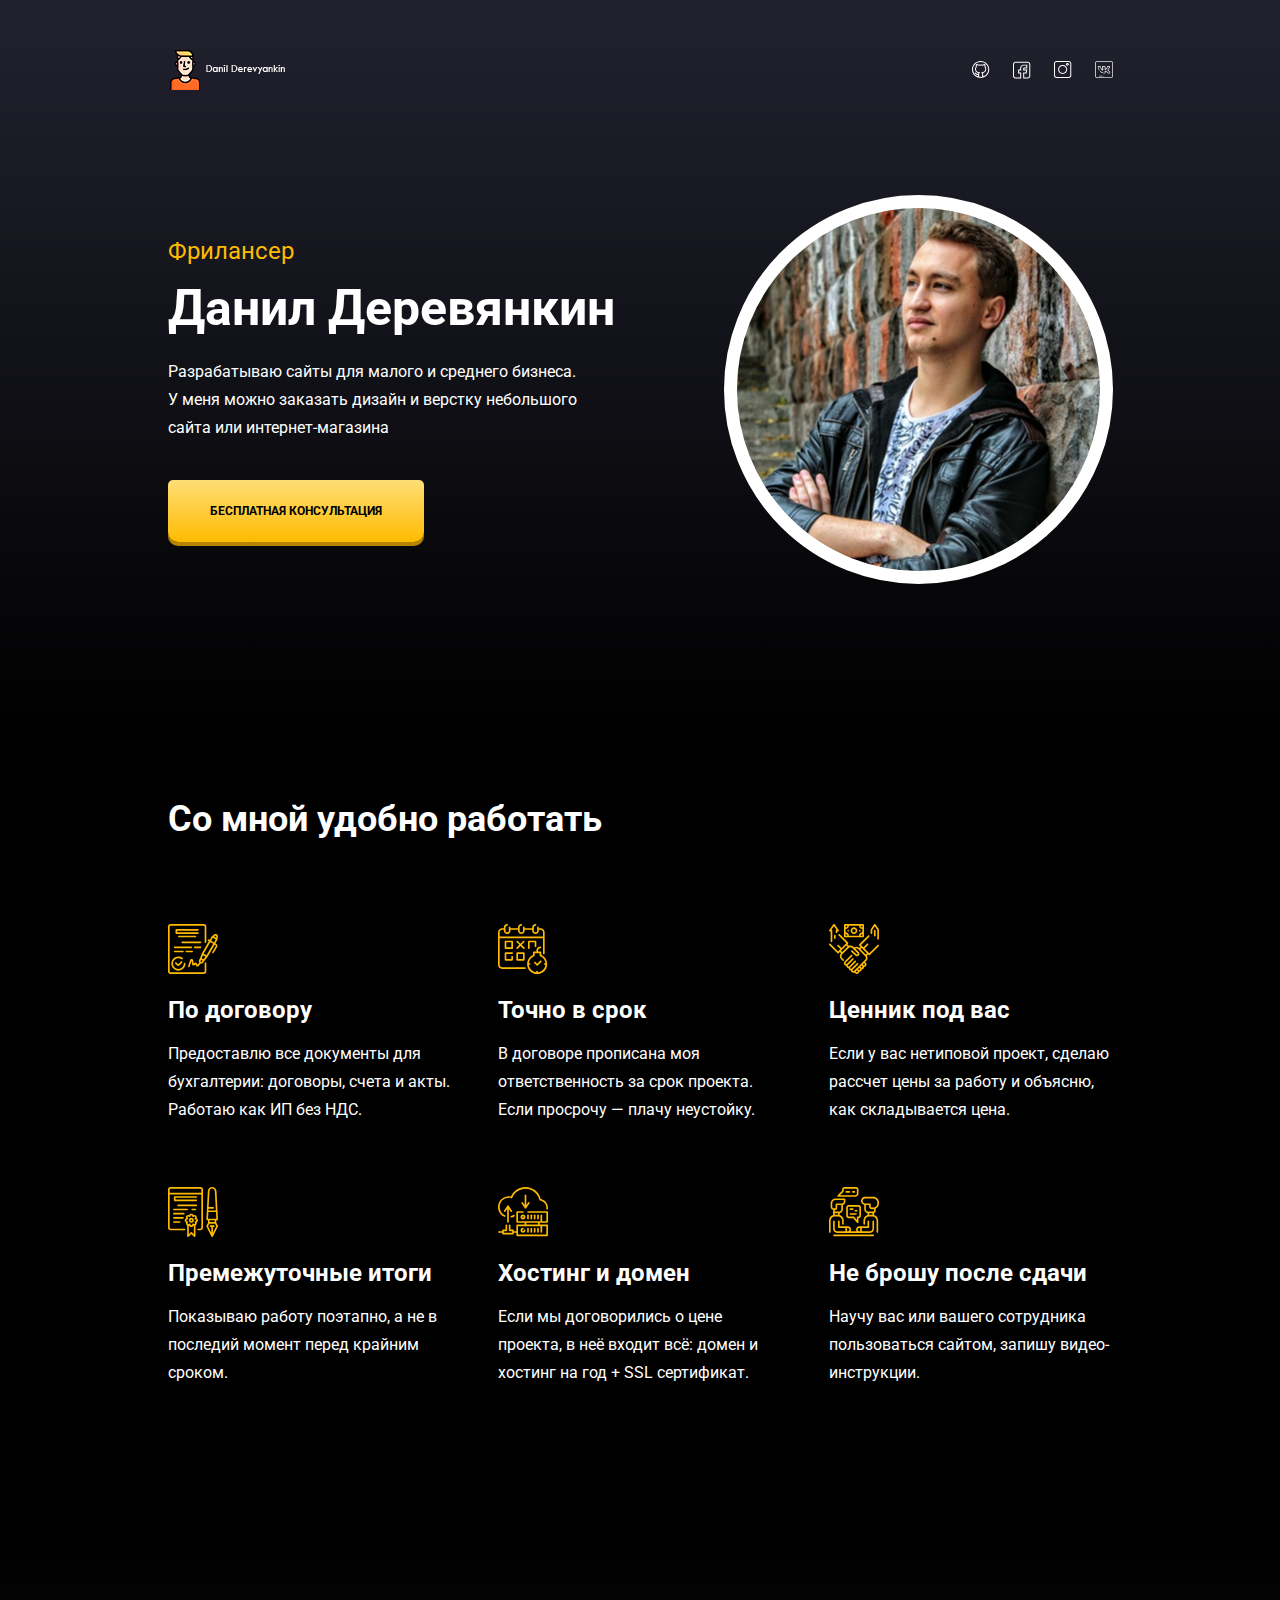
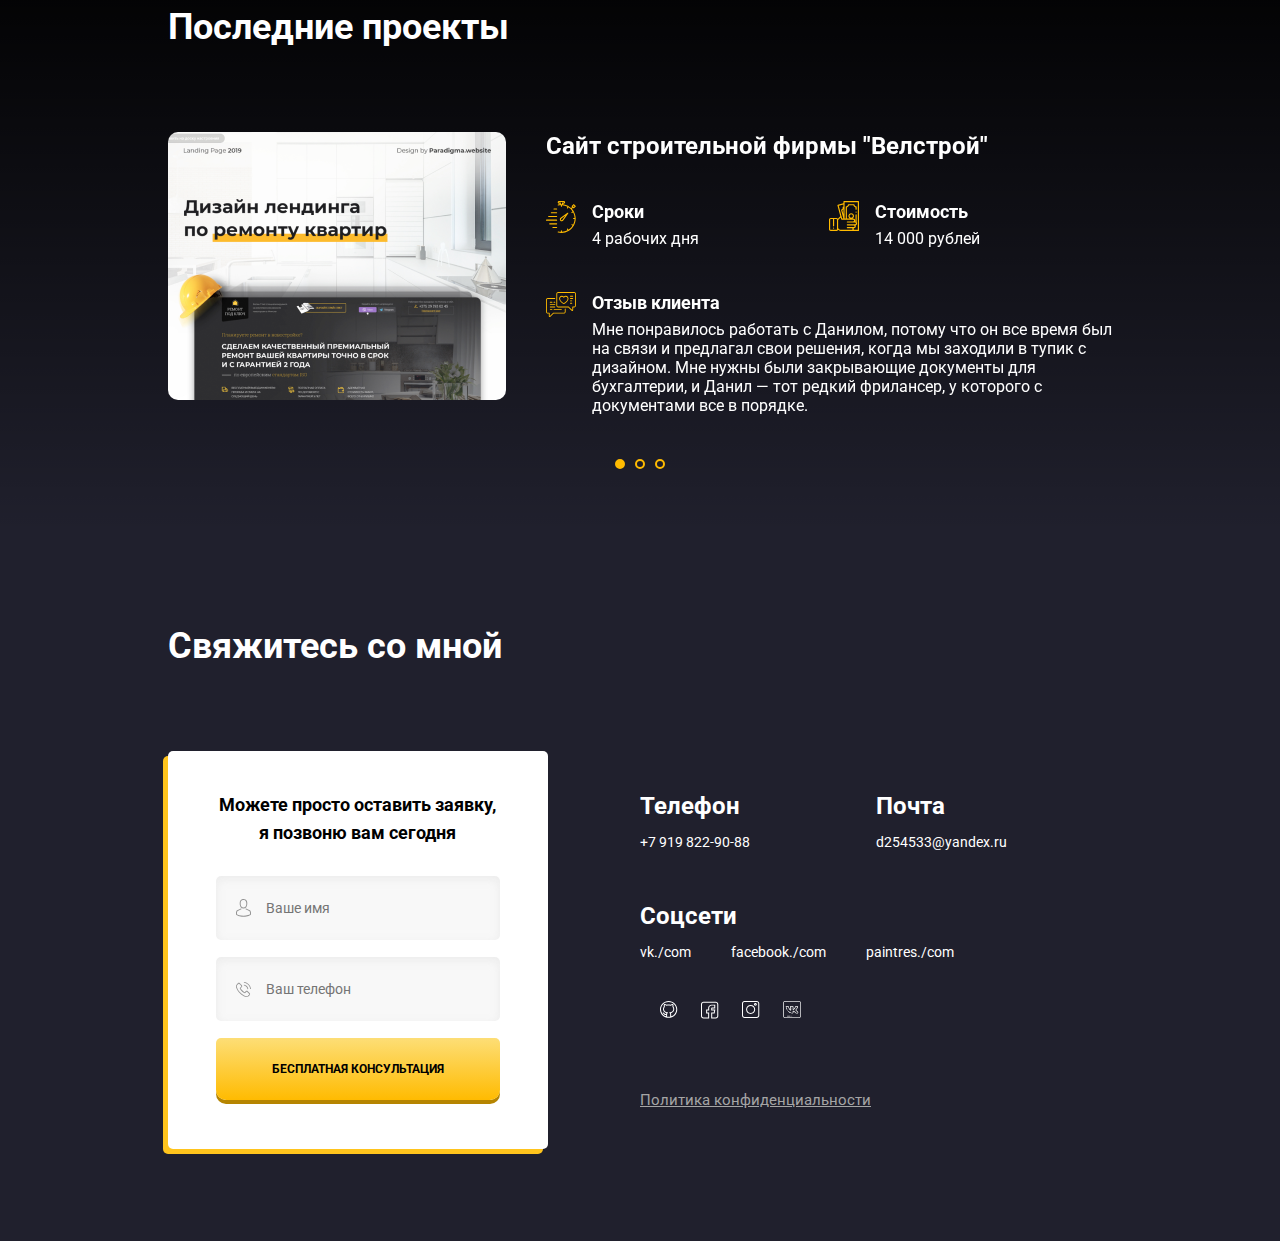
==== index.html @ a290bb40 "Add files via upload" ====
<!DOCTYPE html>
<html lang="en">

<head>
    <meta charset="UTF-8">
    <meta name="viewport" content="width=device-width, initial-scale=1.0">
    <meta http-equiv="X-UA-Compatible" content="ie=edge">
    <link href="https://fonts.googleapis.com/css?family=Roboto:400,700&display=swap&subset=cyrillic" rel="stylesheet">
    <link rel="stylesheet" href="css/animate.css">
    <link rel="stylesheet" href="css/swiper.min.css">
    <link rel="stylesheet" href="css/style.css">
    <title>Danil Derevynkin</title>
</head>

<body>
    <header class="hero">
        <div class="container">
            <div class="hero-header">
                <img src="imagen/logot.png" alt="" class="logo">
                <div class="social-links">
                    <a href="https://github.com/KeP1Cas" class="social-link"><img src="imagen/github.svg"
                            alt="GitHub"></a>
                    <a href="#" class="social-link"><img src="imagen/facebook.svg" alt=""></a>
                    <a href="#" class="social-link"><img src="imagen/instagram.svg" alt=""></a>
                    <a href="#" class="social-link"><img src="imagen/vk.png" class="vk" alt=""></a>
                </div>
            </div>
            <!-- /.hero-header -->

            <div class="hero-contant">
                <div class="hero-text">
                    <span class="hero-subtitle wow fadeInRight" data-wow-delay="0.2s">Фрилансер</span>
                    <h1 class="hero-title wow fadeInRight" data-wow-delay="0.4s">Данил Деревянкин</h1>
                    <p class="hero-description wow fadeInRight" data-wow-delay="0.6s">
                        Разрабатываю сайты для малого и среднего бизнеса.
                        У меня можно заказать дизайн и верстку небольшого
                        сайта или интернет-магазина
                    </p>
                    <button class="button hero-button wow fadeInRight" data-wow-delay="0.8s">Бесплатная
                        консультация</button>
                </div>
                <!-- /.hero-text -->
                <div class="hero-avatar wow fadeIn" data-wow-delay="1.5s">

                </div>
                <!-- /.hero-avatar -->
            </div>
            <!-- /.hero-container -->

        </div>
        <!--/container-->
    </header>

    <main>
        <section class="features section">
            <div class="container">
                <h2 class="section-title">Со мной удобно работать</h2>
                <div class="features-block">
                    <div class="features-item">
                        <img src="imagen/offer-img.svg" alt="По договору" class="features-img">
                        <h3 class="features-title">По договору</h3>
                        <p class="features-text">Предоставлю все документы для бухгалтерии:
                            договоры, счета и акты. Работаю как ИП без НДС.
                        </p>
                    </div>
                    <div class="features-item">
                        <img src="imagen/deadline-img.svg" alt="Точно в срок" class="features-img">
                        <h3 class="features-title">Точно в срок</h3>
                        <p class="features-text">В договоре прописана моя ответственность за срок проекта. Если просрочу
                            — плачу неустойку. </p>
                    </div>
                    <div class="features-item">
                        <img src="imagen/agreement-img.svg" alt="Ценник под вас" class="features-img">
                        <h3 class="features-title">Ценник под вас</h3>
                        <p class="features-text">Если у вас нетиповой проект, сделаю рассчет цены за работу и объясню,
                            как складывается цена.</p>
                    </div>
                    <div class="features-item">
                        <img src="imagen/steps-img.svg" alt="Премежуточные итоги" class="features-img">
                        <h3 class="features-title">Премежуточные итоги</h3>
                        <p class="features-text">Показываю работу поэтапно, а не в последий момент перед крайним сроком.
                        </p>
                    </div>
                    <div class="features-item">
                        <img src="imagen/storage-img.svg" alt="Хостинг и домен " class="features-img">
                        <h3 class="features-title">Хостинг и домен </h3>
                        <p class="features-text">Если мы договорились о цене проекта, в неё входит всё: домен и хостинг
                            на год + SSL сертификат.</p>
                    </div>
                    <div class="features-item">
                        <img src="imagen/conversation-img.svg" alt="Не брошу после сдачи" class="features-img">
                        <h3 class="features-title">Не брошу после сдачи</h3>
                        <p class="features-text">Научу вас или вашего сотрудника пользоваться сайтом, запишу
                            видео-инструкции.</p>
                    </div>
                </div>
                <!-- /.features-block -->
            </div>
            <!-- /.container -->
        </section>
        <!-- /.features -->

        <section class="section projects">
            <div class="container">
                <h2 class="section-title">Последние проекты</h2>

                <!-- Slider main container -->
                <div class="swiper-container project__slider">
                    <!-- Additional required wrapper -->
                    <div class="swiper-wrapper">
                        <!-- Slides -->
                        <div class="swiper-slide project__slide">
                            <img src="imagen/project-img.png" alt="" class="project__image">
                            <div class="project__text">
                                <h3 class="project__title">Сайт строительной фирмы "Велстрой"</h3>
                                <div class="project__time">
                                    <img src="imagen/time-icon.svg" alt="Срок" class="project__icon">
                                    <div class="project__discription">
                                        <h4 class="project__subtitle">Сроки</h4>
                                        <p class="project__p">4 рабочих дня</p>
                                    </div>
                                </div>
                                <!-- /.project__time -->
                                <div class="project__cost">
                                    <img src="imagen/cost-icon.svg" alt="Стоимость" class="project__icon">
                                    <div class="project__discription">
                                        <h4 class="project__subtitle">Стоимость</h4>
                                        <p class="project__p">14 000 рублей</p>
                                    </div>
                                </div>
                                <!-- /.project__cost -->
                                <div class="project__feedback">
                                    <img src="imagen/feedback-icon.svg" alt="Отзыв клиента" class="project__icon">
                                    <div class="project__discription">
                                        <h4 class="project__subtitle">Отзыв клиента</h4>
                                        <p class="project__p">
                                            Мне понравилось работать с Данилом, потому что он все время был на связи и
                                            предлагал свои решения,
                                            когда мы заходили в тупик с дизайном. Мне нужны были закрывающие документы
                                            для бухгалтерии,
                                            и Данил — тот редкий фрилансер, у которого с документами все в порядке.
                                        </p>
                                    </div>
                                </div>

                                <!-- /.project__feedback -->
                            </div>
                        </div>

                        <div class="swiper-slide project__slide">
                            <img src="imagen/med.png" alt="" class="project__image">
                            <div class="project__text">
                                <h3 class="project__title">Сайт для больници Дп</h3>
                                <div class="project__time">
                                    <img src="imagen/time-icon.svg" alt="Срок" class="project__icon">
                                    <div class="project__discription">
                                        <h4 class="project__subtitle">Сроки</h4>
                                        <p class="project__p">3 рабочих дня</p>
                                    </div>
                                </div>
                                <!-- /.project__time -->
                                <div class="project__cost">
                                    <img src="imagen/cost-icon.svg" alt="Стоимость" class="project__icon">
                                    <div class="project__discription">
                                        <h4 class="project__subtitle">Стоимость</h4>
                                        <p class="project__p">-</p>
                                    </div>
                                </div>
                                <!-- /.project__cost -->
                                <div class="project__feedback">
                                    <img src="imagen/feedback-icon.svg" alt="Отзыв клиента" class="project__icon">
                                    <div class="project__discription">
                                        <h4 class="project__subtitle">Практическая работа</h4>
                                        <p class="project__p">
                                            Моя практическая работа
                                        </p>
                                    </div>
                                </div>

                                <!-- /.project__feedback -->
                            </div>
                        </div>

                        <div class="swiper-slide project__slide">
                            <img src="imagen/fitness.png" alt="Fitness" class="project__image">
                            <div class="project__text">
                                <h3 class="project__title">Сайт фитнес клуба "Fitness"</h3>
                                <div class="project__time">
                                    <img src="imagen/time-icon.svg" alt="Срок" class="project__icon">
                                    <div class="project__discription">
                                        <h4 class="project__subtitle">Сроки</h4>
                                        <p class="project__p">5 рабочих дня</p>
                                    </div>
                                </div>
                                <!-- /.project__time -->
                                <div class="project__cost">
                                    <img src="imagen/cost-icon.svg" alt="Стоимость" class="project__icon">
                                    <div class="project__discription">
                                        <h4 class="project__subtitle">Стоимость</h4>
                                        <p class="project__p">15 000 рублей</p>
                                    </div>
                                </div>
                                <!-- /.project__cost -->
                                <div class="project__feedback">
                                    <img src="imagen/feedback-icon.svg" alt="Отзыв клиента" class="project__icon">
                                    <div class="project__discription">
                                        <h4 class="project__subtitle">Отзыв клиента</h4>
                                        <p class="project__p">
                                            Мне понравилось работать с Данилом, потому что он все время был на связи и
                                            предлагал свои решения,
                                            когда мы заходили в тупик с дизайном. Мне нужны были закрывающие документы
                                            для бухгалтерии,
                                            и Данил — тот редкий фрилансер, у которого с документами все в порядке.
                                        </p>
                                    </div>
                                </div>

                                <!-- /.project__feedback -->
                            </div>
                        </div>

                    </div>
                    <!-- If we need pagination -->
                    <div class="project-pagination"></div>

                </div>

            </div>
            <!-- /.container -->
        </section>

    </main>

    <footer class="section">
        <div class="container">
            <h2 class="section-title">Свяжитесь со мной</h2>
            <div class="contacts-block">
                <form action="#" class="contacts-form">
                    <h4 class="form-title">Можете просто оставить заявку, я позвоню вам сегодня</h4>
                    <input type="text" class="input input-name" placeholder="Ваше имя">
                    <input type="text" class="input input-phone" placeholder="Ваш телефон">
                    <button class="button form-btn">Бесплатная консультация</button>
                </form>

                <div class="contacts-text">
                    <div class="contacts-data">
                        <div class="contacts-phone">
                            <h4 class="contacts-title">Телефон</h4>
                            <a href="#" class="contacts-link">+7 919 822-90-88</a>
                        </div>
                        <!-- /.contacts-phone -->
                        <div class="contacts-mail">
                            <h4 class="contacts-title">Почта</h4>
                            <a href="#" class="contacts-link">d254533@yandex.ru</a>
                        </div>
                        <!-- /.contacts-mail -->
                        <div class="contacts-social">
                            <h4 class="contacts-title">Соцсети</h4>
                            <a href="#" class="contacts-link">vk./com</a>
                            <a href="#" class="contacts-link">facebook./com</a>
                            <a href="#" class="contacts-link">paintres./com</a>
                        </div>
                        <!-- /.contacts-social -->
                    </div>
                    <div class="social-links">
                        <a href="https://github.com/KeP1Cas" class="social-link"><img src="imagen/github.svg"
                                alt="GitHub"></a>
                        <a href="#" class="social-link"><img src="imagen/facebook.svg" alt=""></a>
                        <a href="#" class="social-link"><img src="imagen/instagram.svg" alt=""></a>
                        <a href="#" class="social-link"><img src="imagen/vk.png" class="vk" alt=""></a>
                    </div>
                    <a href="#" class="contacts-policy">Политика конфиденциальности</a>
                </div>
            </div>
            <!-- /.contacts-block -->
        </div>
    </footer>
    <script src="js/wow.min.js"></script>
    <script src="js/swiper.min.js"></script>
    <script src="js/main.js"></script>
</body>

</html>
---- css/style.css ----
/*Обнуление*/
*{
	padding: 0;
	margin: 0;
	border: 0;
}
*,*:before,*:after{
	-moz-box-sizing: border-box;
	-webkit-box-sizing: border-box;
	box-sizing: border-box;
}
:focus,:active{outline: none;}
a:focus,a:active{outline: none;}

nav,footer,header,aside{display: block;}

html,body{
	height: 100%;
	width: 100%;
	font-size: 100%;
	line-height: 1;
	font-size: 14px;
	-ms-text-size-adjust: 100%;
	-moz-text-size-adjust: 100%;
	-webkit-text-size-adjust: 100%;
}
input,button,textarea{font-family:inherit;}

input::-ms-clear{display: none;}
button{cursor: pointer;}
button::-moz-focus-inner {padding:0;border:0;}
a, a:visited{text-decoration: none;}
a:hover{text-decoration: none;}
ul li{list-style: none;}
img{vertical-align: top;}

h1,h2,h3,h4,h5,h6{font-size:inherit;font-weight: 400;}
/*--------------------*/

body {
    background-color: #20202D;
    color: #ffffff;
    font-family: 'Roboto', sans-serif;
}

.container {
    width: 90%;
    max-width: 945px;
    margin: auto;
}

.section {
    padding-top: 64px;
    padding-bottom: 92px;
}

.section-title {
    font-weight: bold;
    font-size: 36px;
    line-height: 42px;

    color: #FFFFFF;
    margin-bottom: 84px;
}

.hero {
    padding-top: 50px;
    background: linear-gradient(0deg, #000000 0.01%, rgba(0, 0, 0, 0) 95.44%);
    padding-bottom: 150px;
}

.hero-header {
    display: flex;
    justify-content: space-between;
    align-items: center;
    margin-bottom: 105px;
}

.social-link {
    margin-left: 20px;
}



.vk {
    width: 18px;
    height: 17px;
    
}

.hero-contant {
    display: flex;
    justify-content: space-between;
    align-items: center;
}

.hero-subtitle {
    display: inline-block;
    font-size: 24px;
    line-height: 28px;
    color: #ffbb01;
    margin-bottom: 14px;
}

.hero-title {
    font-weight: bold;
    font-size: 50px;
    line-height: 59px;
    margin-bottom: 20px;
}

.hero-description {
    font-size: 16px;
    line-height: 28px;
    max-width: 420px;
    margin-bottom: 38px;
}

.button {
    background: linear-gradient(180deg, #FDDE76 0%, #FFBB01 100%);
    box-shadow: 0px 4px 0px #B68500;
    border: none;
    border-radius: 5px 5px 10px 10px;
    padding: 24px 42px;
    font-size: 12px;
    line-height: 14px;
    text-transform: uppercase;
    font-weight: bold;
}

.hero-avatar {
    width: 389px;
    height: 389px;
    background-color: #fff;
    border-radius: 50%;
    background-image: url('../imagen/porfolio.jpg');
    background-repeat: no-repeat;
    background-position: center 25%;
    border: 13px solid #ffffff;
    

}

/* Features */

.features {
    background-color: black;
}

.features-block {
    display: flex;
    flex-wrap: wrap;
    justify-content: space-between;
}

.features-item {
    flex-basis: 30%;
    margin-bottom: 63px;
}

.features-img {
    display: block;
    margin-bottom: 22px;
}

.features-title {
    font-weight: bold;
    font-size: 24px;
    line-height: 28px;
    margin-bottom: 16px;
}

.features-text {
    font-weight: normal;
    font-size: 16px;
    line-height: 28px;
}

/* Project */

.projects{
    background: linear-gradient(180deg, #000000 0%, rgba(0, 0, 0, 0) 95.44%);
}

.project__slide{
    display: flex;
    align-items: flex-start;
    justify-content: space-between;
}

.project__text{
    flex-basis: 60%;
    display: flex;
    flex-wrap: wrap;
}

.project__image {
    border-radius: 10px;
}

.project__title{
    flex-basis: 100%;
    font-weight: bold;
    font-size: 24px;
    line-height: 28px;
    margin-bottom: 41px;
}

.project__time, .project__cost{
    flex-basis: 50%;
    margin-bottom: 44px;
}

.project__time, .project__cost, .project__feedback {
    display: flex;
    align-items: flex-start;
}

.project__icon{
    margin-right: 16px;
}

.project__subtitle{
    margin-bottom: 7px;
    font-weight: bold;
    font-size: 18px;
    line-height: 21px;
}

.project__p{
    font-size: 16px;
    line-height: 19px;
}

.project-pagination {
    display: flex;
    align-items: center;
    justify-content: center;
    margin-top: 44px;
}

.project-bullet {
    width: 10px;
    height: 10px;
    border: 2px solid #ffbb01;
    border-radius: 50%;
    display: inline-block;
    margin-left: 5px;
    margin-right: 5px;
}

.project-bullet-active {
    background-color: #ffbb01;
}


/* Contacts */

.contacts-form {
    background: #FFFFFF;
    box-shadow: -5px 5px 0px #FFC41D;
    border-radius: 5px;
    max-width: 380px;
    padding: 40px 48px 49px 48px;
}

.contacts-block {
    display: flex;
    align-items: center;
    justify-content: space-between;
}

.form-title {
    color: black;
    font-weight: bold;
    font-size: 18px;
    line-height: 28px;
    text-align: center;
    margin-bottom: 29px;
}

.input {
    background: #F8F8F8;
    box-shadow: inset 0px 3px 10px rgba(199, 199, 199, 0.25);
    border-radius: 5px;
    padding: 18px 20px;
    padding-left: 50px;
    width: 100%;
    font-size: 14px;
    line-height: 28px;
}

.input-name {
    margin-bottom: 17px;
    background-image: url('../imagen/user-icon.svg');
    background-repeat: no-repeat;
    background-position: center left 20px;
}

.input-phone {
    margin-bottom: 17px;
    background-image: url('../imagen/phone-icon.svg');
    background-repeat: no-repeat;
    background-position: center left 20px;
}

.form-btn {
    width: 100%;
}

.contacts-data {
    display: flex;
    flex-wrap: wrap;
    margin-bottom: 42px;
}

.contacts-phone, .contacts-mail {
    flex-basis: 50%;
    margin-bottom: 53px;
}

.contacts-social {
    flex-basis: 100%;
}

.contacts-text {
    flex-basis: 50%;
}

.contacts-title {
    font-weight: bold;
    font-size: 24px;
    line-height: 28px;
    margin-bottom: 15px;
}

.contacts-link {
    text-decoration: none;
    color: inherit;
    margin-right: 37px;
}

.contacts-link:hover {
    text-decoration: underline;
}

.contacts-policy {
    display: inline-block;
    font-size: 15px;
    line-height: 18px;
    text-decoration-line: underline;
    color: #A5A5A5;
    margin-top: 72px;
}


/* adptive */

@media (max-width: 1100px) {
    .hero-avatar {
        width: 300px;
        height: 300px;
        border-width: 10px;
    }
}

@media (max-width: 836px) {
    .hero-contant {
        flex-direction: column-reverse;
        
    }
    .hero-avatar {
        width: 300px;
        height: 300px;
        border-width: 10px;
        margin-bottom: 17px;
    }

    .hero-text {
        text-align: center;
    }

    .features-item {
        flex-basis: 45%;
    }
    .project__slide{
        flex-direction: column;
    }
    .project__image{
        margin-bottom: 46px;
    }
    .contacts-block {
        flex-direction: column;
        align-items: flex-start;
    }
    .contacts-form {
        margin-bottom: 58px;
    }
}

@media (max-width: 564px) {
    .hero-subtitle {
        font-size: 16px;
        line-height: 27px;
        margin-bottom: 5px;
    }
    .hero-avatar {
        width: 113px;
        height: 113px;
        border-width: 5px;
        background-size: cover;
        
    }
    .hero-header {
        margin-bottom: 38px;
    }
    .social-link {
        margin-left: 5px;
    }
    .hero-title {
        font-size: 24px;
        line-height: 28px;
    }
    .hero-description {
        font-size: 14px;
        line-height: 140%;
    }

    .hero {
        padding-bottom: 75px;
    }
    .section {
        padding: 60px 0;
        
    }
    .section-title {
        font-size: 19px;
        line-height: 22px;
        margin-bottom: 60px;
    }
    .features-item {
        flex-basis: 100%;
        margin-bottom: 30px;
    }
    .features-title {
        font-size: 18px;
        line-height: 28px;
    }
    .features-text {
        font-size: 14px;
        line-height: 28px;
    }
    .project__title {
        font-size: 18px;
        line-height: 150%;
    }
    .project__time, .project__cost, .project__feedback {
        flex-basis: 100%;
        margin-bottom: 30px;
    }
    .project__p {
        font-size: 14px;
    }
    .project__image {
        border-radius: 0;
    }

    .contacts-form {
        padding: 40px 19px;
    }
    .form-title {
        font-size: 15px;
        line-height: 140%;
    }
    .form-btn {
        font-size: 10px;
    }
    .contacts-phone, .contacts-mail {
        flex-basis: 100%;
        margin-bottom: 30px;
    }
    .contacts-title {
        font-size: 18px;
        line-height: 21px;
    }
    .contacts-link {
        font-size: 14px;
        line-height: 16px;
        display: block;
        margin-bottom: 13px;
    }
}
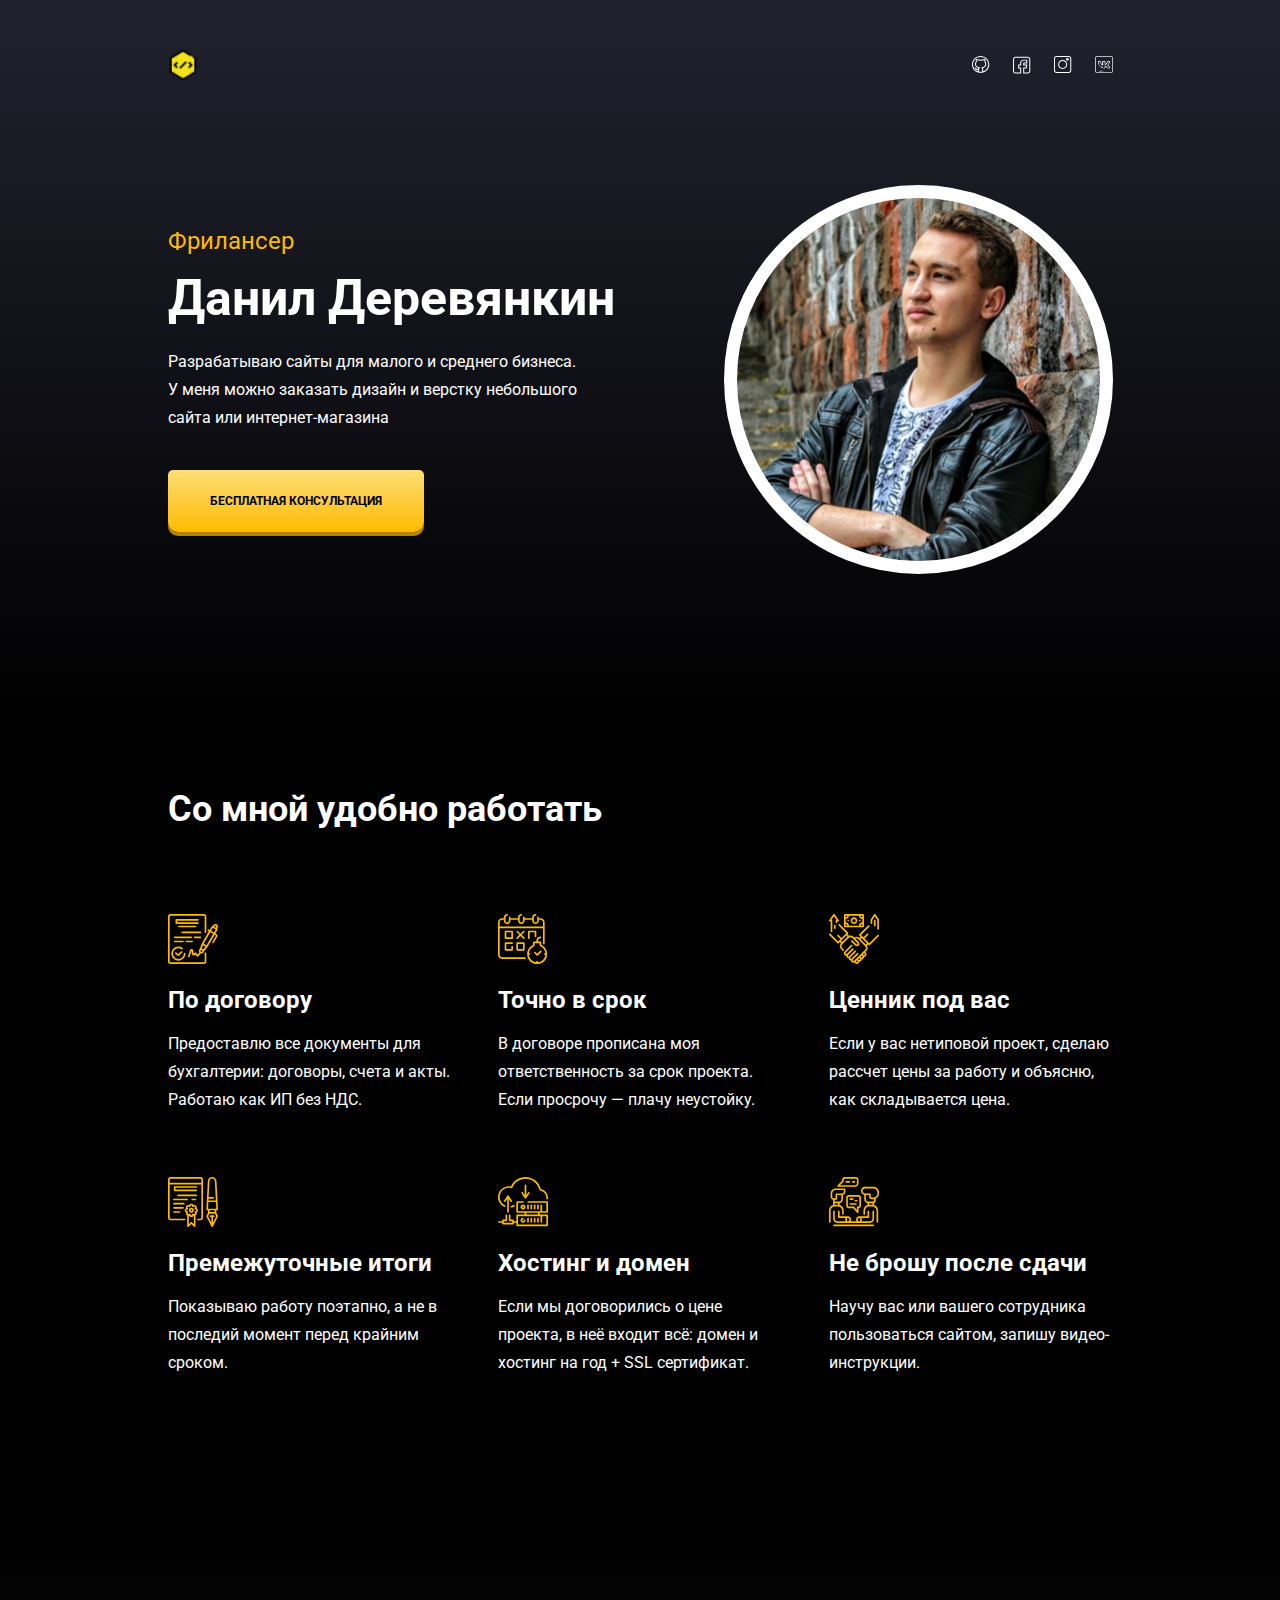
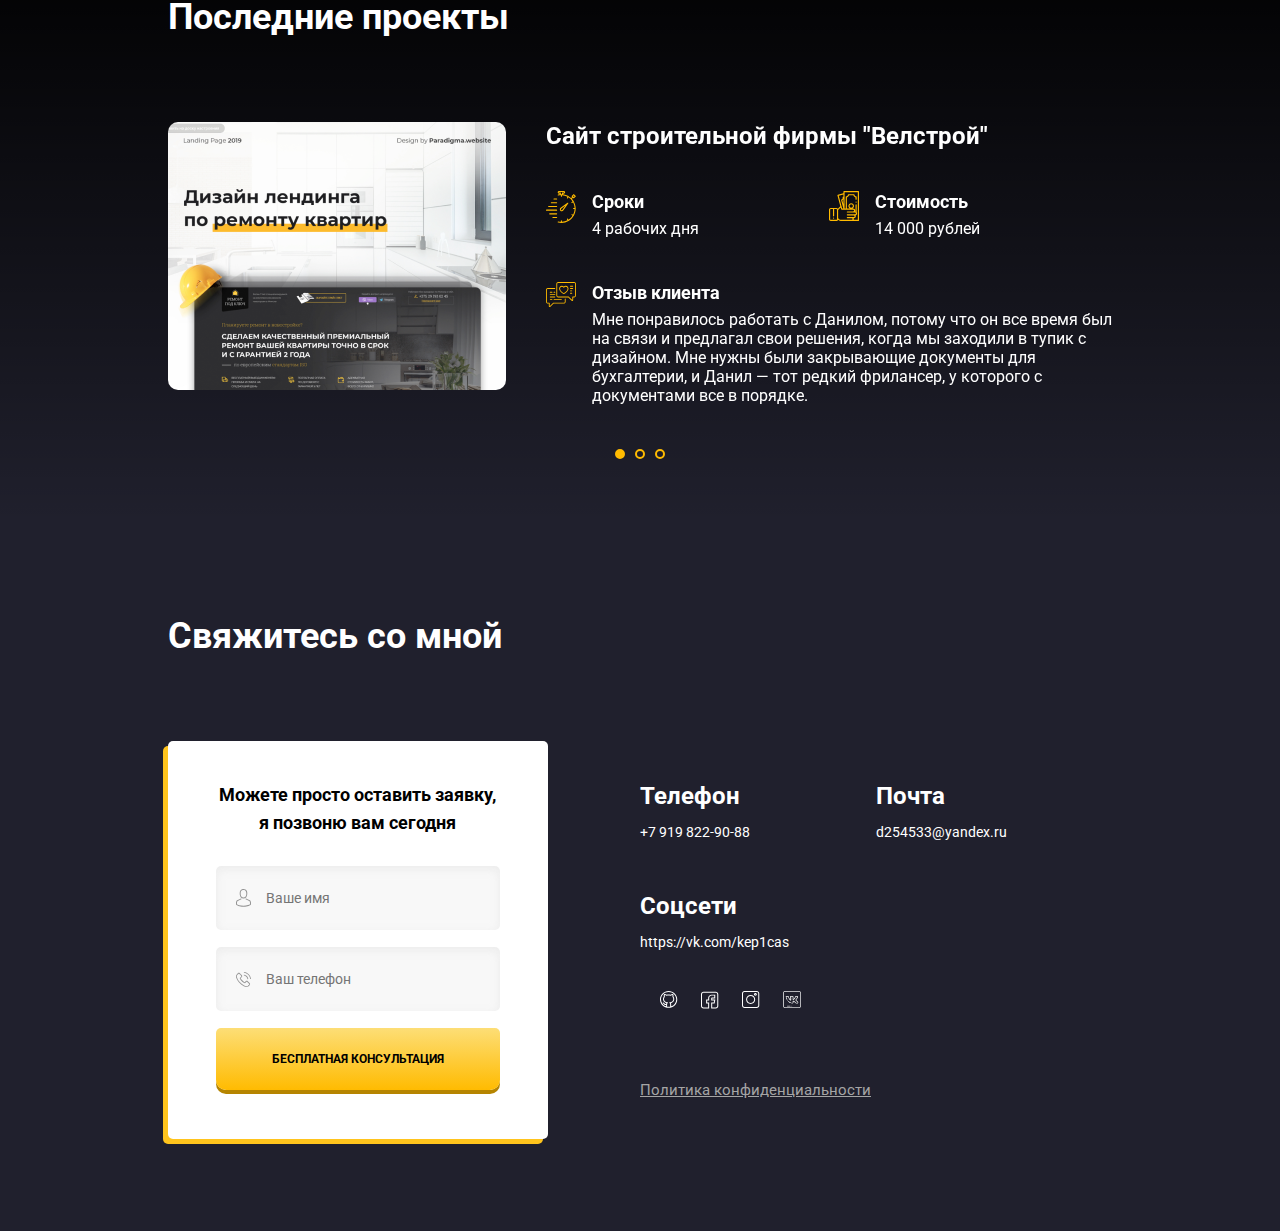
==== commit d5dea58e: "Add files via upload" ====
--- a/index.html
+++ b/index.html
@@ -5,6 +5,7 @@
     <meta charset="UTF-8">
     <meta name="viewport" content="width=device-width, initial-scale=1.0">
     <meta http-equiv="X-UA-Compatible" content="ie=edge">
+    <link rel="shortcut icon" href="imagen/icon/blog.ico" type="image/x-icon">
     <link href="https://fonts.googleapis.com/css?family=Roboto:400,700&display=swap&subset=cyrillic" rel="stylesheet">
     <link rel="stylesheet" href="css/animate.css">
     <link rel="stylesheet" href="css/swiper.min.css">
@@ -16,13 +17,14 @@
     <header class="hero">
         <div class="container">
             <div class="hero-header">
-                <img src="imagen/logot.png" alt="" class="logo">
+                <img src="imagen/icon/web.png" alt="" class="logo">
+                <!-- <p class="logoD">Danil Derevyankin</p> -->
                 <div class="social-links">
-                    <a href="https://github.com/KeP1Cas" class="social-link"><img src="imagen/github.svg"
+                    <a href="https://github.com/KeP1Cas" class="social-link" target="_blank"><img src="imagen/github.svg"
                             alt="GitHub"></a>
-                    <a href="#" class="social-link"><img src="imagen/facebook.svg" alt=""></a>
-                    <a href="#" class="social-link"><img src="imagen/instagram.svg" alt=""></a>
-                    <a href="#" class="social-link"><img src="imagen/vk.png" class="vk" alt=""></a>
+                    <a href="#" class="social-link" target="_blank"><img src="imagen/facebook.svg" alt=""></a>
+                    <a href="#" class="social-link" target="_blank"><img src="imagen/instagram.svg" alt=""></a>
+                    <a href="https://vk.com/kep1cas" class="social-link" target="_blank"><img src="imagen/vk.png" class="vk" alt=""></a>
                 </div>
             </div>
             <!-- /.hero-header -->
@@ -36,8 +38,8 @@
                         У меня можно заказать дизайн и верстку небольшого
                         сайта или интернет-магазина
                     </p>
-                    <button class="button hero-button wow fadeInRight" data-wow-delay="0.8s">Бесплатная
-                        консультация</button>
+                    <a href="https://vk.com/im?sel=141581890" target="_blank"><button class="button hero-button wow fadeInRight" data-wow-delay="0.8s">Бесплатная
+                        консультация</button></a>
                 </div>
                 <!-- /.hero-text -->
                 <div class="hero-avatar wow fadeIn" data-wow-delay="1.5s">
@@ -237,8 +239,8 @@
             <div class="contacts-block">
                 <form action="#" class="contacts-form">
                     <h4 class="form-title">Можете просто оставить заявку, я позвоню вам сегодня</h4>
-                    <input type="text" class="input input-name" placeholder="Ваше имя">
-                    <input type="text" class="input input-phone" placeholder="Ваш телефон">
+                    <input type="text" class="input input-name" id="lnk" placeholder="Ваше имя">
+                    <input type="text" class="input input-phone" id="lnk" placeholder="Ваш телефон">
                     <button class="button form-btn">Бесплатная консультация</button>
                 </form>
 
@@ -256,9 +258,9 @@
                         <!-- /.contacts-mail -->
                         <div class="contacts-social">
                             <h4 class="contacts-title">Соцсети</h4>
-                            <a href="#" class="contacts-link">vk./com</a>
-                            <a href="#" class="contacts-link">facebook./com</a>
-                            <a href="#" class="contacts-link">paintres./com</a>
+                            <a href="#" class="contacts-link">https://vk.com/kep1cas</a>
+<!--                             <a href="#" class="contacts-link">facebook./com</a>
+                            <a href="#" class="contacts-link">paintres./com</a> -->
                         </div>
                         <!-- /.contacts-social -->
                     </div>
--- a/css/style.css
+++ b/css/style.css
@@ -48,6 +48,11 @@
     width: 90%;
     max-width: 945px;
     margin: auto;
+}
+
+.logo {
+    width: 30px;
+
 }
 
 .section {
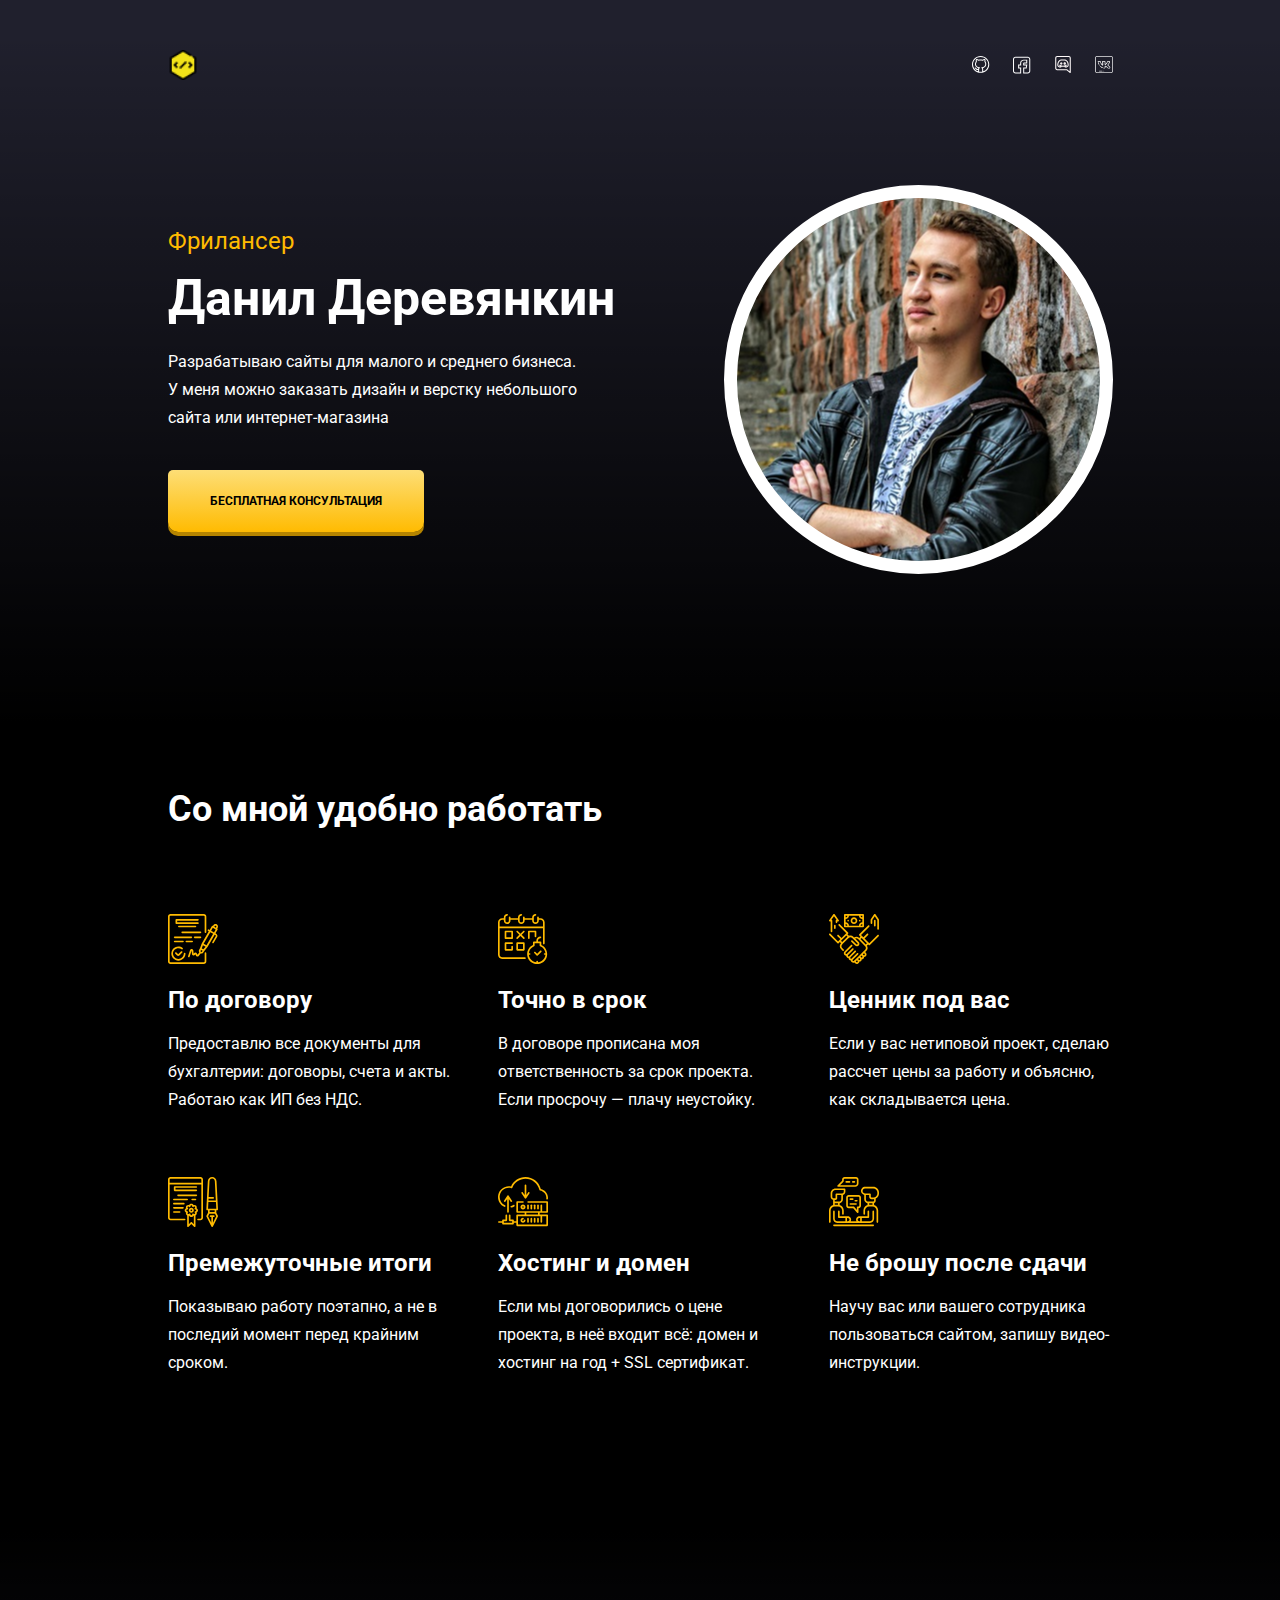
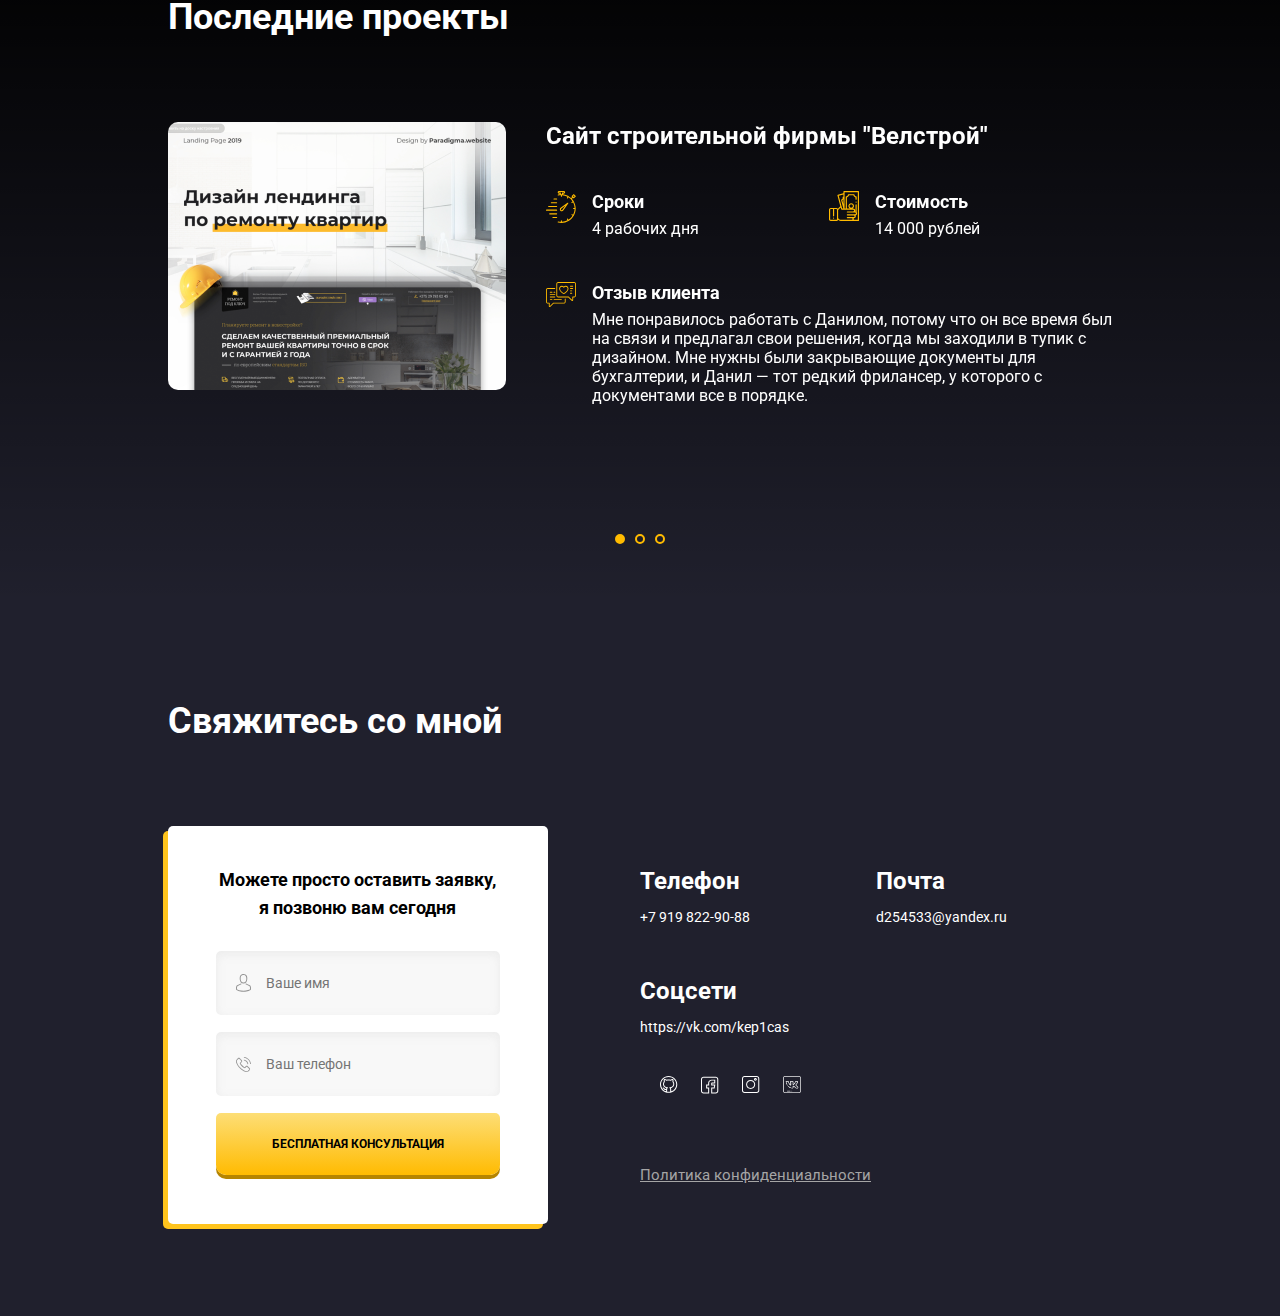
==== commit 437f4086: "Add files via upload" ====
--- a/index.html
+++ b/index.html
@@ -23,7 +23,7 @@
                     <a href="https://github.com/KeP1Cas" class="social-link" target="_blank"><img src="imagen/github.svg"
                             alt="GitHub"></a>
                     <a href="#" class="social-link" target="_blank"><img src="imagen/facebook.svg" alt=""></a>
-                    <a href="#" class="social-link" target="_blank"><img src="imagen/instagram.svg" alt=""></a>
+                    <a href="https://discord.gg/CCVxRH" class="social-link" target="_blank"><img src="imagen/discord.svg" class="discord" alt=""></a>
                     <a href="https://vk.com/kep1cas" class="social-link" target="_blank"><img src="imagen/vk.png" class="vk" alt=""></a>
                 </div>
             </div>
@@ -184,14 +184,14 @@
                         </div>
 
                         <div class="swiper-slide project__slide">
-                            <img src="imagen/fitness.png" alt="Fitness" class="project__image">
+                            <a href="pizza.html" target="_blank"><img src="imagen/pizza.png" alt="Fitness" class="project__image"></a>
                             <div class="project__text">
-                                <h3 class="project__title">Сайт фитнес клуба "Fitness"</h3>
+                                <h3 class="project__title">Сайт пиццирии "Pizza"</h3>
                                 <div class="project__time">
                                     <img src="imagen/time-icon.svg" alt="Срок" class="project__icon">
                                     <div class="project__discription">
                                         <h4 class="project__subtitle">Сроки</h4>
-                                        <p class="project__p">5 рабочих дня</p>
+                                        <p class="project__p">1 рабочий день</p>
                                     </div>
                                 </div>
                                 <!-- /.project__time -->
@@ -199,20 +199,16 @@
                                     <img src="imagen/cost-icon.svg" alt="Стоимость" class="project__icon">
                                     <div class="project__discription">
                                         <h4 class="project__subtitle">Стоимость</h4>
-                                        <p class="project__p">15 000 рублей</p>
+                                        <p class="project__p">-</p>
                                     </div>
                                 </div>
                                 <!-- /.project__cost -->
                                 <div class="project__feedback">
                                     <img src="imagen/feedback-icon.svg" alt="Отзыв клиента" class="project__icon">
                                     <div class="project__discription">
-                                        <h4 class="project__subtitle">Отзыв клиента</h4>
+                                        <h4 class="project__subtitle">Практическая работа</h4>
                                         <p class="project__p">
-                                            Мне понравилось работать с Данилом, потому что он все время был на связи и
-                                            предлагал свои решения,
-                                            когда мы заходили в тупик с дизайном. Мне нужны были закрывающие документы
-                                            для бухгалтерии,
-                                            и Данил — тот редкий фрилансер, у которого с документами все в порядке.
+                                           Первая верстка макета!
                                         </p>
                                     </div>
                                 </div>
--- a/css/style.css
+++ b/css/style.css
@@ -87,7 +87,11 @@
 }
 
 
-
+.discord{
+    
+    width: 18px;
+    height: 17px;
+}
 .vk {
     width: 18px;
     height: 17px;
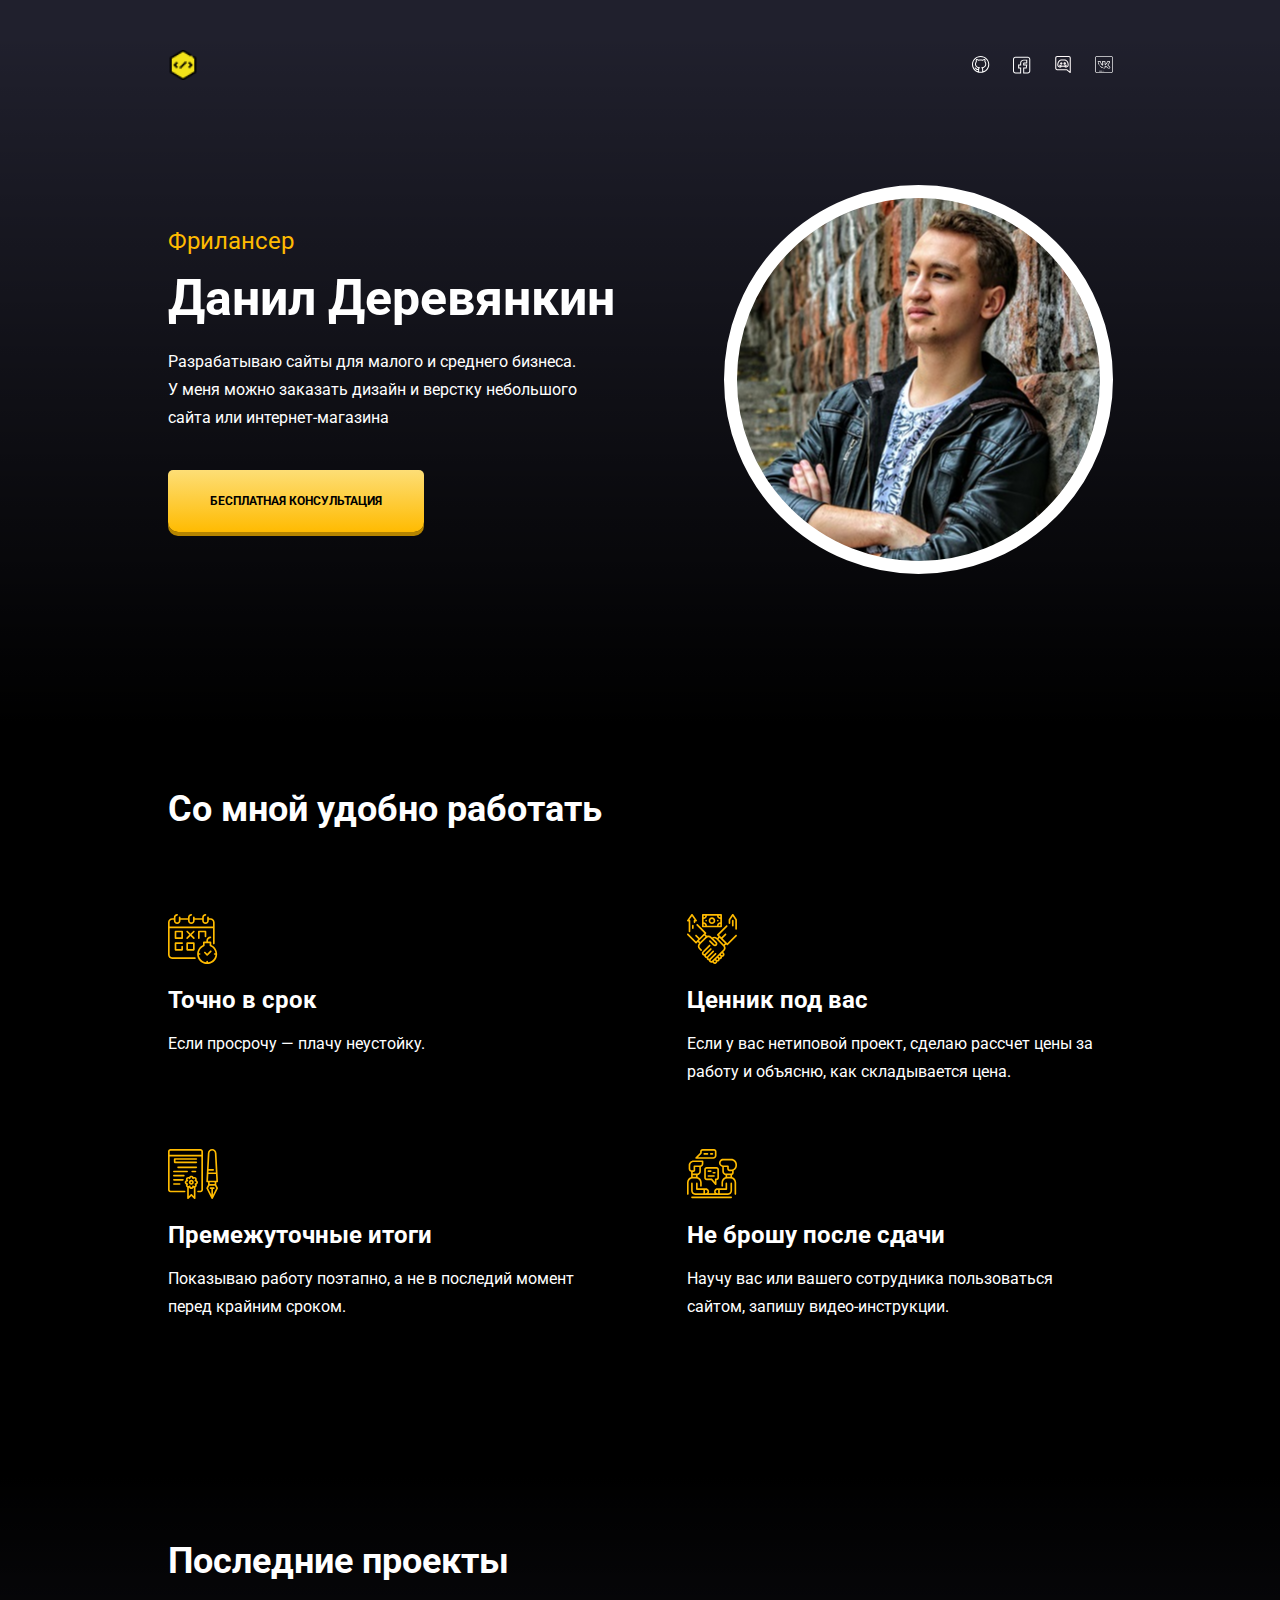
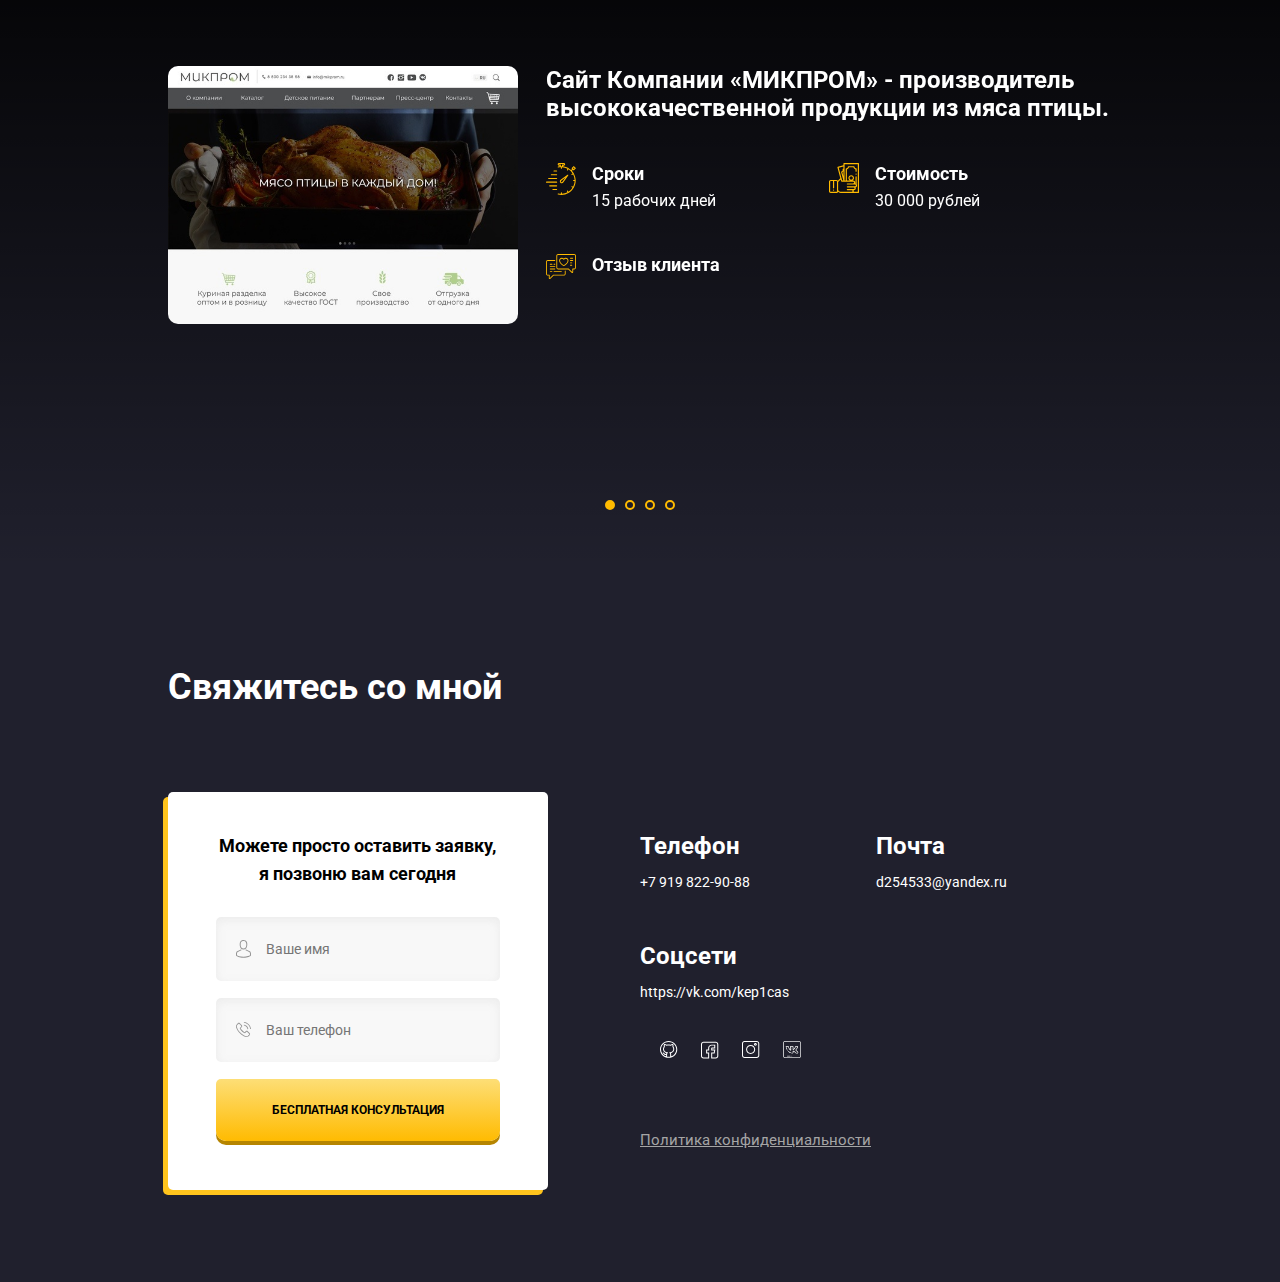
==== commit a9134256: "Add files via upload" ====
--- a/index.html
+++ b/index.html
@@ -58,17 +58,17 @@
             <div class="container">
                 <h2 class="section-title">Со мной удобно работать</h2>
                 <div class="features-block">
-                    <div class="features-item">
+                    <!-- <div class="features-item">
                         <img src="imagen/offer-img.svg" alt="По договору" class="features-img">
                         <h3 class="features-title">По договору</h3>
                         <p class="features-text">Предоставлю все документы для бухгалтерии:
                             договоры, счета и акты. Работаю как ИП без НДС.
                         </p>
-                    </div>
+                    </div> -->
                     <div class="features-item">
                         <img src="imagen/deadline-img.svg" alt="Точно в срок" class="features-img">
                         <h3 class="features-title">Точно в срок</h3>
-                        <p class="features-text">В договоре прописана моя ответственность за срок проекта. Если просрочу
+                        <p class="features-text"> <!-- В договоре прописана моя ответственность за срок проекта. --> Если просрочу
                             — плачу неустойку. </p>
                     </div>
                     <div class="features-item">
@@ -83,12 +83,12 @@
                         <p class="features-text">Показываю работу поэтапно, а не в последий момент перед крайним сроком.
                         </p>
                     </div>
-                    <div class="features-item">
+                    <!-- <div class="features-item">
                         <img src="imagen/storage-img.svg" alt="Хостинг и домен " class="features-img">
                         <h3 class="features-title">Хостинг и домен </h3>
                         <p class="features-text">Если мы договорились о цене проекта, в неё входит всё: домен и хостинг
                             на год + SSL сертификат.</p>
-                    </div>
+                    </div> -->
                     <div class="features-item">
                         <img src="imagen/conversation-img.svg" alt="Не брошу после сдачи" class="features-img">
                         <h3 class="features-title">Не брошу после сдачи</h3>
@@ -112,14 +112,14 @@
                     <div class="swiper-wrapper">
                         <!-- Slides -->
                         <div class="swiper-slide project__slide">
-                            <img src="imagen/project-img.png" alt="" class="project__image">
+                            <a href="https://mikprom.ru/en" target="_blank"><img src="imagen/microprom.jpg" alt="" class="project__image micprom-img"></a>
                             <div class="project__text">
-                                <h3 class="project__title">Сайт строительной фирмы "Велстрой"</h3>
+                                <h3 class="project__title">Сайт Компании «МИКПРОМ» - производитель высококачественной продукции из мяса птицы.</h3>
                                 <div class="project__time">
                                     <img src="imagen/time-icon.svg" alt="Срок" class="project__icon">
                                     <div class="project__discription">
                                         <h4 class="project__subtitle">Сроки</h4>
-                                        <p class="project__p">4 рабочих дня</p>
+                                        <p class="project__p">15 рабочих дней</p>
                                     </div>
                                 </div>
                                 <!-- /.project__time -->
@@ -127,7 +127,7 @@
                                     <img src="imagen/cost-icon.svg" alt="Стоимость" class="project__icon">
                                     <div class="project__discription">
                                         <h4 class="project__subtitle">Стоимость</h4>
-                                        <p class="project__p">14 000 рублей</p>
+                                        <p class="project__p">30 000 рублей</p>
                                     </div>
                                 </div>
                                 <!-- /.project__cost -->
@@ -136,11 +136,7 @@
                                     <div class="project__discription">
                                         <h4 class="project__subtitle">Отзыв клиента</h4>
                                         <p class="project__p">
-                                            Мне понравилось работать с Данилом, потому что он все время был на связи и
-                                            предлагал свои решения,
-                                            когда мы заходили в тупик с дизайном. Мне нужны были закрывающие документы
-                                            для бухгалтерии,
-                                            и Данил — тот редкий фрилансер, у которого с документами все в порядке.
+                                           
                                         </p>
                                     </div>
                                 </div>
@@ -150,14 +146,14 @@
                         </div>
 
                         <div class="swiper-slide project__slide">
-                            <img src="imagen/med.png" alt="" class="project__image">
+                            <a href="https://kep1cas.github.io/Delivery-Food/" target="_blank"><img src="imagen/del-food.jpg" alt="" class="project__image delivery-img"></a>
                             <div class="project__text">
-                                <h3 class="project__title">Сайт для больници Дп</h3>
+                                <h3 class="project__title">Сайт для заказа еды из ресторанов "Delivery-Food".</h3>
                                 <div class="project__time">
                                     <img src="imagen/time-icon.svg" alt="Срок" class="project__icon">
                                     <div class="project__discription">
                                         <h4 class="project__subtitle">Сроки</h4>
-                                        <p class="project__p">3 рабочих дня</p>
+                                        <p class="project__p">4 рабочих дня</p>
                                     </div>
                                 </div>
                                 <!-- /.project__time -->
@@ -174,7 +170,7 @@
                                     <div class="project__discription">
                                         <h4 class="project__subtitle">Практическая работа</h4>
                                         <p class="project__p">
-                                            Моя практическая работа
+                                            
                                         </p>
                                     </div>
                                 </div>
@@ -184,7 +180,41 @@
                         </div>
 
                         <div class="swiper-slide project__slide">
-                            <a href="pizza.html" target="_blank"><img src="imagen/pizza.png" alt="Fitness" class="project__image"></a>
+                            <a href="https://kep1cas.github.io/The-Witcher/" target="_blank"><img src="img/home.png" alt="" class="project__image witcher"></a>
+                            <div class="project__text">
+                                <h3 class="project__title">Сайт для просмотра сериал "Ведьмак"</h3>
+                                <div class="project__time">
+                                    <img src="imagen/time-icon.svg" alt="Срок" class="project__icon">
+                                    <div class="project__discription">
+                                        <h4 class="project__subtitle">Сроки</h4>
+                                        <p class="project__p">3 рабочих дня</p>
+                                    </div>
+                                </div>
+                                <!-- /.project__time -->
+                                <div class="project__cost">
+                                    <img src="imagen/cost-icon.svg" alt="Стоимость" class="project__icon">
+                                    <div class="project__discription">
+                                        <h4 class="project__subtitle">Стоимость</h4>
+                                        <p class="project__p">-</p>
+                                    </div>
+                                </div>
+                                <!-- /.project__cost -->
+                                <div class="project__feedback">
+                                    <img src="imagen/feedback-icon.svg" alt="Отзыв клиента" class="project__icon">
+                                    <div class="project__discription">
+                                        <h4 class="project__subtitle">Практическая работа</h4>
+                                        <p class="project__p">
+                                            Фан сайт по сериалу "Ведьмак".
+                                        </p>
+                                    </div>
+                                </div>
+
+                                <!-- /.project__feedback -->
+                            </div>
+                        </div>
+
+                        <div class="swiper-slide project__slide">
+                            <a href="pizza.html" target="_blank"><img src="imagen/pizza.png" alt="Fitness" class="project__image pizza"></a>
                             <div class="project__text">
                                 <h3 class="project__title">Сайт пиццирии "Pizza"</h3>
                                 <div class="project__time">
@@ -208,7 +238,7 @@
                                     <div class="project__discription">
                                         <h4 class="project__subtitle">Практическая работа</h4>
                                         <p class="project__p">
-                                           Первая верстка макета!
+                                           Верстка макета
                                         </p>
                                     </div>
                                 </div>
@@ -278,4 +308,4 @@
     <script src="js/main.js"></script>
 </body>
 
-</html>+</html>
--- a/css/style.css
+++ b/css/style.css
@@ -164,7 +164,7 @@
 }
 
 .features-item {
-    flex-basis: 30%;
+    width: 45%;
     margin-bottom: 63px;
 }
 
@@ -196,6 +196,7 @@
     display: flex;
     align-items: flex-start;
     justify-content: space-between;
+    margin-right: 30px;
 }
 
 .project__text{
@@ -206,6 +207,19 @@
 
 .project__image {
     border-radius: 10px;
+}
+.witcher{
+    width: 25rem;
+}
+.micprom-img {
+    width: 25rem;
+}
+
+.pizza{
+    width: 25rem;
+}
+.delivery-img{
+    width: 25rem;
 }
 
 .project__title{
